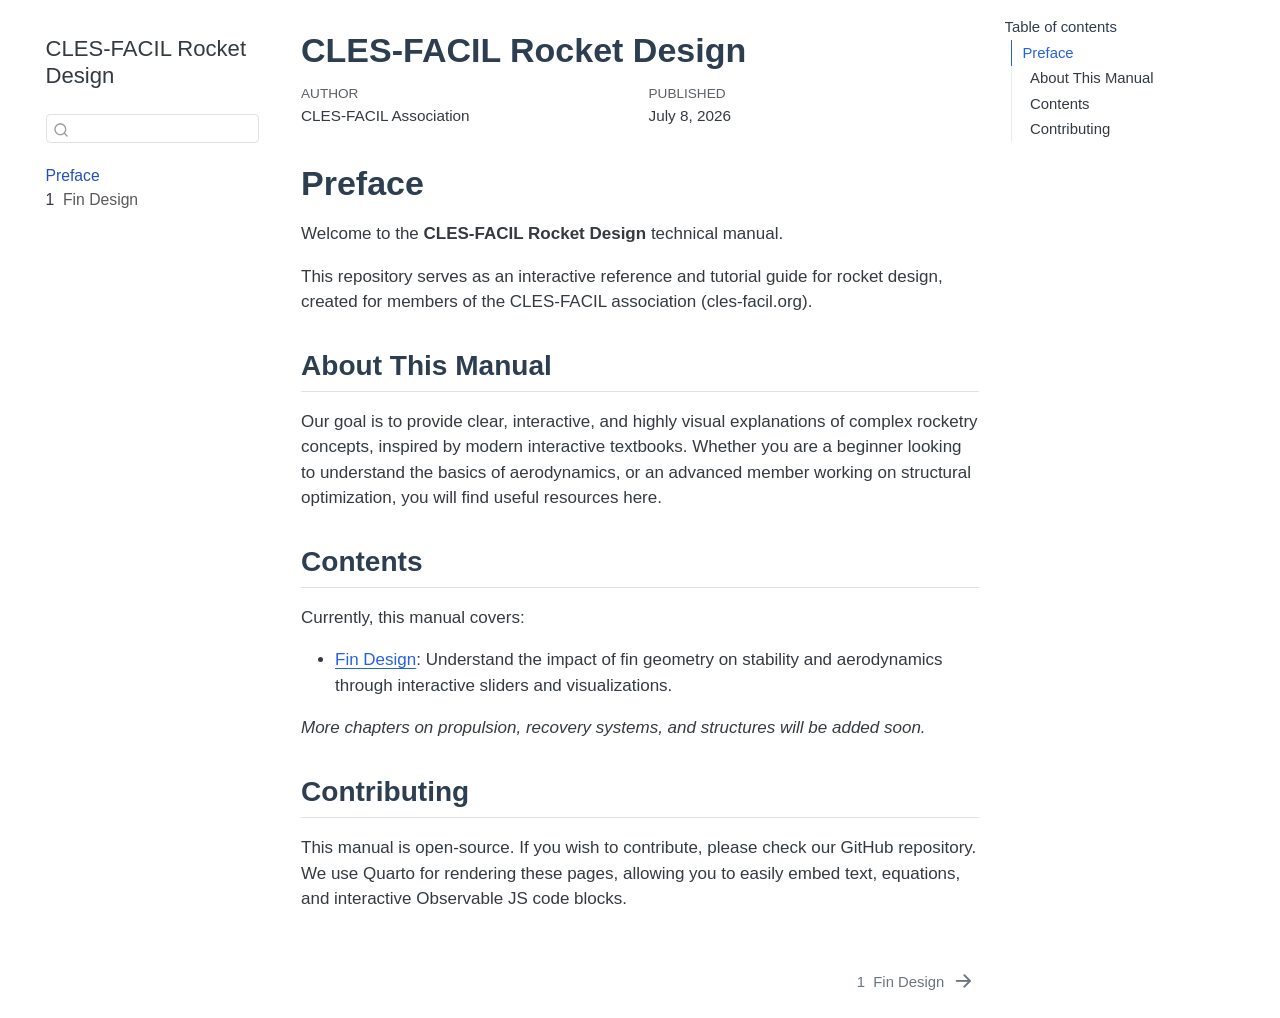
==== index.html @ fd9cb1f3 "Built site for gh-pages" ====
<!DOCTYPE html>
<html xmlns="http://www.w3.org/1999/xhtml" lang="en" xml:lang="en"><head>

<meta charset="utf-8">
<meta name="generator" content="quarto-1.9.38">

<meta name="viewport" content="width=device-width, initial-scale=1.0, user-scalable=yes">

<meta name="author" content="CLES-FACIL Association">
<meta name="dcterms.date" content="2026-07-08">

<title>CLES-FACIL Rocket Design</title>
<style>
/* Default styles provided by pandoc.
** See https://pandoc.org/MANUAL.html#variables-for-html for config info.
*/
code{white-space: pre-wrap;}
span.smallcaps{font-variant: small-caps;}
div.columns{display: flex; gap: min(4vw, 1.5em);}
div.column{flex: auto; overflow-x: auto;}
div.hanging-indent{margin-left: 1.5em; text-indent: -1.5em;}
ul.task-list{list-style: none;}
ul.task-list li input[type="checkbox"] {
  width: 0.8em;
  margin: 0 0.8em 0.2em -1em; /* quarto-specific, see https://github.com/quarto-dev/quarto-cli/issues/4556 */ 
  vertical-align: middle;
}
</style>


<script src="site_libs/quarto-nav/quarto-nav.js"></script>
<script src="site_libs/quarto-nav/headroom.min.js"></script>
<script src="site_libs/clipboard/clipboard.min.js"></script>
<script src="site_libs/quarto-search/autocomplete.umd.js"></script>
<script src="site_libs/quarto-search/fuse.min.js"></script>
<script src="site_libs/quarto-search/quarto-search.js"></script>
<meta name="quarto:offset" content="./">
<link href="./fin-design.html" rel="next">
<script src="site_libs/quarto-html/quarto.js" type="module"></script>
<script src="site_libs/quarto-html/tabsets/tabsets.js" type="module"></script>
<script src="site_libs/quarto-html/popper.min.js"></script>
<script src="site_libs/quarto-html/tippy.umd.min.js"></script>
<script src="site_libs/quarto-html/anchor.min.js"></script>
<link href="site_libs/quarto-html/tippy.css" rel="stylesheet">
<link href="site_libs/quarto-html/quarto-syntax-highlighting-15634bcf2e68342d4ad2dfa704d543f6.css" rel="stylesheet" id="quarto-text-highlighting-styles">
<script src="site_libs/bootstrap/bootstrap.min.js"></script>
<link href="site_libs/bootstrap/bootstrap-icons.css" rel="stylesheet">
<link href="site_libs/bootstrap/bootstrap-3f70bac5631458d474a321d4182f9338.min.css" rel="stylesheet" append-hash="true" id="quarto-bootstrap" data-mode="light">
<script id="quarto-search-options" type="application/json">{
  "location": "sidebar",
  "copy-button": false,
  "collapse-after": 3,
  "panel-placement": "start",
  "type": "textbox",
  "limit": 50,
  "keyboard-shortcut": [
    "f",
    "/",
    "s"
  ],
  "show-item-context": false,
  "language": {
    "search-no-results-text": "No results",
    "search-matching-documents-text": "matching documents",
    "search-copy-link-title": "Copy link to search",
    "search-hide-matches-text": "Hide additional matches",
    "search-more-match-text": "more match in this document",
    "search-more-matches-text": "more matches in this document",
    "search-clear-button-title": "Clear",
    "search-text-placeholder": "",
    "search-detached-cancel-button-title": "Cancel",
    "search-submit-button-title": "Submit",
    "search-label": "Search"
  }
}</script>


<link rel="stylesheet" href="styles.css">
</head>

<body class="nav-sidebar floating quarto-light">

<div id="quarto-search-results"></div>
  <header id="quarto-header" class="headroom fixed-top">
  <nav class="quarto-secondary-nav">
    <div class="container-fluid d-flex">
      <button type="button" class="quarto-btn-toggle btn" data-bs-toggle="collapse" role="button" data-bs-target=".quarto-sidebar-collapse-item" aria-controls="quarto-sidebar" aria-expanded="false" aria-label="Toggle sidebar navigation" onclick="if (window.quartoToggleHeadroom) { window.quartoToggleHeadroom(); }">
        <i class="bi bi-layout-text-sidebar-reverse"></i>
      </button>
        <nav class="quarto-page-breadcrumbs" aria-label="breadcrumb"><ol class="breadcrumb"><li class="breadcrumb-item"><a href="./index.html">Preface</a></li></ol></nav>
        <a class="flex-grow-1" role="navigation" data-bs-toggle="collapse" data-bs-target=".quarto-sidebar-collapse-item" aria-controls="quarto-sidebar" aria-expanded="false" aria-label="Toggle sidebar navigation" onclick="if (window.quartoToggleHeadroom) { window.quartoToggleHeadroom(); }">      
        </a>
      <button type="button" class="btn quarto-search-button" aria-label="Search" onclick="window.quartoOpenSearch();">
        <i class="bi bi-search"></i>
      </button>
    </div>
  </nav>
</header>
<!-- content -->
<div id="quarto-content" class="quarto-container page-columns page-rows-contents page-layout-article">
<!-- sidebar -->
  <nav id="quarto-sidebar" class="sidebar collapse collapse-horizontal quarto-sidebar-collapse-item sidebar-navigation floating overflow-auto">
    <div class="pt-lg-2 mt-2 text-left sidebar-header">
    <div class="sidebar-title mb-0 py-0">
      <a href="./">CLES-FACIL Rocket Design</a> 
    </div>
      </div>
        <div class="mt-2 flex-shrink-0 align-items-center">
        <div class="sidebar-search">
        <div id="quarto-search" class="" title="Search"></div>
        </div>
        </div>
    <div class="sidebar-menu-container"> 
    <ul class="list-unstyled mt-1">
        <li class="sidebar-item">
  <div class="sidebar-item-container"> 
  <a href="./index.html" class="sidebar-item-text sidebar-link active">
 <span class="menu-text">Preface</span></a>
  </div>
</li>
        <li class="sidebar-item">
  <div class="sidebar-item-container"> 
  <a href="./fin-design.html" class="sidebar-item-text sidebar-link">
 <span class="menu-text"><span class="chapter-number">1</span>&nbsp; <span class="chapter-title">Fin Design</span></span></a>
  </div>
</li>
    </ul>
    </div>
</nav>
<div id="quarto-sidebar-glass" class="quarto-sidebar-collapse-item" data-bs-toggle="collapse" data-bs-target=".quarto-sidebar-collapse-item"></div>
<!-- margin-sidebar -->
    <div id="quarto-margin-sidebar" class="sidebar margin-sidebar">
        <nav id="TOC" role="doc-toc" class="toc-active">
    <h2 id="toc-title">Table of contents</h2>
   
  <ul>
  <li><a href="#preface" id="toc-preface" class="nav-link active" data-scroll-target="#preface">Preface</a>
  <ul class="collapse">
  <li><a href="#about-this-manual" id="toc-about-this-manual" class="nav-link" data-scroll-target="#about-this-manual">About This Manual</a></li>
  <li><a href="#contents" id="toc-contents" class="nav-link" data-scroll-target="#contents">Contents</a></li>
  <li><a href="#contributing" id="toc-contributing" class="nav-link" data-scroll-target="#contributing">Contributing</a></li>
  </ul></li>
  </ul>
</nav>
    </div>
<!-- main -->
<main class="content" id="quarto-document-content">

<header id="title-block-header" class="quarto-title-block default">
<div class="quarto-title">
<h1 class="title">CLES-FACIL Rocket Design</h1>
</div>



<div class="quarto-title-meta">

    <div>
    <div class="quarto-title-meta-heading">Author</div>
    <div class="quarto-title-meta-contents">
             <p>CLES-FACIL Association </p>
          </div>
  </div>
    
    <div>
    <div class="quarto-title-meta-heading">Published</div>
    <div class="quarto-title-meta-contents">
      <p class="date">July 8, 2026</p>
    </div>
  </div>
  
    
  </div>
  


</header>


<section id="preface" class="level1 unnumbered">
<h1 class="unnumbered">Preface</h1>
<p>Welcome to the <strong>CLES-FACIL Rocket Design</strong> technical manual.</p>
<p>This repository serves as an interactive reference and tutorial guide for rocket design, created for members of the CLES-FACIL association (cles-facil.org).</p>
<section id="about-this-manual" class="level2">
<h2 class="anchored" data-anchor-id="about-this-manual">About This Manual</h2>
<p>Our goal is to provide clear, interactive, and highly visual explanations of complex rocketry concepts, inspired by modern interactive textbooks. Whether you are a beginner looking to understand the basics of aerodynamics, or an advanced member working on structural optimization, you will find useful resources here.</p>
</section>
<section id="contents" class="level2">
<h2 class="anchored" data-anchor-id="contents">Contents</h2>
<p>Currently, this manual covers:</p>
<ul>
<li><strong><a href="./fin-design.html">Fin Design</a></strong>: Understand the impact of fin geometry on stability and aerodynamics through interactive sliders and visualizations.</li>
</ul>
<p><em>More chapters on propulsion, recovery systems, and structures will be added soon.</em></p>
</section>
<section id="contributing" class="level2">
<h2 class="anchored" data-anchor-id="contributing">Contributing</h2>
<p>This manual is open-source. If you wish to contribute, please check our GitHub repository. We use Quarto for rendering these pages, allowing you to easily embed text, equations, and interactive Observable JS code blocks.</p>


</section>
</section>

</main> <!-- /main -->
<script id="quarto-html-after-body" type="application/javascript">
  window.document.addEventListener("DOMContentLoaded", function (event) {
    const icon = "";
    const anchorJS = new window.AnchorJS();
    anchorJS.options = {
      placement: 'right',
      icon: icon
    };
    anchorJS.add('.anchored');
    const isCodeAnnotation = (el) => {
      for (const clz of el.classList) {
        if (clz.startsWith('code-annotation-')) {                     
          return true;
        }
      }
      return false;
    }
    const onCopySuccess = function(e) {
      // button target
      const button = e.trigger;
      // don't keep focus
      button.blur();
      // flash "checked"
      button.classList.add('code-copy-button-checked');
      var currentTitle = button.getAttribute("title");
      button.setAttribute("title", "Copied!");
      let tooltip;
      if (window.bootstrap) {
        button.setAttribute("data-bs-toggle", "tooltip");
        button.setAttribute("data-bs-placement", "left");
        button.setAttribute("data-bs-title", "Copied!");
        tooltip = new bootstrap.Tooltip(button, 
          { trigger: "manual", 
            customClass: "code-copy-button-tooltip",
            offset: [0, -8]});
        tooltip.show();    
      }
      setTimeout(function() {
        if (tooltip) {
          tooltip.hide();
          button.removeAttribute("data-bs-title");
          button.removeAttribute("data-bs-toggle");
          button.removeAttribute("data-bs-placement");
        }
        button.setAttribute("title", currentTitle);
        button.classList.remove('code-copy-button-checked');
      }, 1000);
      // clear code selection
      e.clearSelection();
    }
    const getTextToCopy = function(trigger) {
      const outerScaffold = trigger.parentElement.cloneNode(true);
      const codeEl = outerScaffold.querySelector('code');
      for (const childEl of codeEl.children) {
        if (isCodeAnnotation(childEl)) {
          childEl.remove();
        }
      }
      return codeEl.innerText;
    }
    const clipboard = new window.ClipboardJS('.code-copy-button:not([data-in-quarto-modal])', {
      text: getTextToCopy
    });
    clipboard.on('success', onCopySuccess);
    if (window.document.getElementById('quarto-embedded-source-code-modal')) {
      const clipboardModal = new window.ClipboardJS('.code-copy-button[data-in-quarto-modal]', {
        text: getTextToCopy,
        container: window.document.getElementById('quarto-embedded-source-code-modal')
      });
      clipboardModal.on('success', onCopySuccess);
    }
      var localhostRegex = new RegExp(/^(?:http|https):\/\/localhost\:?[0-9]*\//);
      var mailtoRegex = new RegExp(/^mailto:/);
        var filterRegex = new RegExp('/' + window.location.host + '/');
      var isInternal = (href) => {
          return filterRegex.test(href) || localhostRegex.test(href) || mailtoRegex.test(href);
      }
      // Inspect non-navigation links and adorn them if external
     var links = window.document.querySelectorAll('a[href]:not(.nav-link):not(.navbar-brand):not(.toc-action):not(.sidebar-link):not(.sidebar-item-toggle):not(.pagination-link):not(.no-external):not([aria-hidden]):not(.dropdown-item):not(.quarto-navigation-tool):not(.about-link)');
      for (var i=0; i<links.length; i++) {
        const link = links[i];
        if (!isInternal(link.href)) {
          // undo the damage that might have been done by quarto-nav.js in the case of
          // links that we want to consider external
          if (link.dataset.originalHref !== undefined) {
            link.href = link.dataset.originalHref;
          }
        }
      }
    function tippyHover(el, contentFn, onTriggerFn, onUntriggerFn) {
      const config = {
        allowHTML: true,
        maxWidth: 500,
        delay: 100,
        arrow: false,
        appendTo: function(el) {
            return el.parentElement;
        },
        interactive: true,
        interactiveBorder: 10,
        theme: 'quarto',
        placement: 'bottom-start',
      };
      if (contentFn) {
        config.content = contentFn;
      }
      if (onTriggerFn) {
        config.onTrigger = onTriggerFn;
      }
      if (onUntriggerFn) {
        config.onUntrigger = onUntriggerFn;
      }
      window.tippy(el, config); 
    }
    const noterefs = window.document.querySelectorAll('a[role="doc-noteref"]');
    for (var i=0; i<noterefs.length; i++) {
      const ref = noterefs[i];
      tippyHover(ref, function() {
        // use id or data attribute instead here
        let href = ref.getAttribute('data-footnote-href') || ref.getAttribute('href');
        try { href = new URL(href).hash; } catch {}
        const id = href.replace(/^#\/?/, "");
        const note = window.document.getElementById(id);
        if (note) {
          return note.innerHTML;
        } else {
          return "";
        }
      });
    }
    const xrefs = window.document.querySelectorAll('a.quarto-xref');
    const processXRef = (id, note) => {
      // Strip column container classes
      const stripColumnClz = (el) => {
        el.classList.remove("page-full", "page-columns");
        if (el.children) {
          for (const child of el.children) {
            stripColumnClz(child);
          }
        }
      }
      stripColumnClz(note)
      if (id === null || id.startsWith('sec-')) {
        // Special case sections, only their first couple elements
        const container = document.createElement("div");
        if (note.children && note.children.length > 2) {
          container.appendChild(note.children[0].cloneNode(true));
          for (let i = 1; i < note.children.length; i++) {
            const child = note.children[i];
            if (child.tagName === "P" && child.innerText === "") {
              continue;
            } else {
              container.appendChild(child.cloneNode(true));
              break;
            }
          }
          if (window.Quarto?.typesetMath) {
            window.Quarto.typesetMath(container);
          }
          return container.innerHTML
        } else {
          if (window.Quarto?.typesetMath) {
            window.Quarto.typesetMath(note);
          }
          return note.innerHTML;
        }
      } else {
        // Remove any anchor links if they are present
        const anchorLink = note.querySelector('a.anchorjs-link');
        if (anchorLink) {
          anchorLink.remove();
        }
        if (window.Quarto?.typesetMath) {
          window.Quarto.typesetMath(note);
        }
        if (note.classList.contains("callout")) {
          return note.outerHTML;
        } else {
          return note.innerHTML;
        }
      }
    }
    for (var i=0; i<xrefs.length; i++) {
      const xref = xrefs[i];
      tippyHover(xref, undefined, function(instance) {
        instance.disable();
        let url = xref.getAttribute('href');
        let hash = undefined; 
        if (url.startsWith('#')) {
          hash = url;
        } else {
          try { hash = new URL(url).hash; } catch {}
        }
        if (hash) {
          const id = hash.replace(/^#\/?/, "");
          const note = window.document.getElementById(id);
          if (note !== null) {
            try {
              const html = processXRef(id, note.cloneNode(true));
              instance.setContent(html);
            } finally {
              instance.enable();
              instance.show();
            }
          } else {
            // See if we can fetch this
            fetch(url.split('#')[0])
            .then(res => res.text())
            .then(html => {
              const parser = new DOMParser();
              const htmlDoc = parser.parseFromString(html, "text/html");
              const note = htmlDoc.getElementById(id);
              if (note !== null) {
                const html = processXRef(id, note);
                instance.setContent(html);
              } 
            }).finally(() => {
              instance.enable();
              instance.show();
            });
          }
        } else {
          // See if we can fetch a full url (with no hash to target)
          // This is a special case and we should probably do some content thinning / targeting
          fetch(url)
          .then(res => res.text())
          .then(html => {
            const parser = new DOMParser();
            const htmlDoc = parser.parseFromString(html, "text/html");
            const note = htmlDoc.querySelector('main.content');
            if (note !== null) {
              // This should only happen for chapter cross references
              // (since there is no id in the URL)
              // remove the first header
              if (note.children.length > 0 && note.children[0].tagName === "HEADER") {
                note.children[0].remove();
              }
              const html = processXRef(null, note);
              instance.setContent(html);
            } 
          }).finally(() => {
            instance.enable();
            instance.show();
          });
        }
      }, function(instance) {
      });
    }
        let selectedAnnoteEl;
        const selectorForAnnotation = ( cell, annotation) => {
          let cellAttr = 'data-code-cell="' + cell + '"';
          let lineAttr = 'data-code-annotation="' +  annotation + '"';
          const selector = 'span[' + cellAttr + '][' + lineAttr + ']';
          return selector;
        }
        const selectCodeLines = (annoteEl) => {
          const doc = window.document;
          const targetCell = annoteEl.getAttribute("data-target-cell");
          const targetAnnotation = annoteEl.getAttribute("data-target-annotation");
          const annoteSpan = window.document.querySelector(selectorForAnnotation(targetCell, targetAnnotation));
          const lines = annoteSpan.getAttribute("data-code-lines").split(",");
          const lineIds = lines.map((line) => {
            return targetCell + "-" + line;
          })
          let top = null;
          let height = null;
          let parent = null;
          if (lineIds.length > 0) {
              //compute the position of the single el (top and bottom and make a div)
              const el = window.document.getElementById(lineIds[0]);
              top = el.offsetTop;
              height = el.offsetHeight;
              parent = el.parentElement.parentElement;
            if (lineIds.length > 1) {
              const lastEl = window.document.getElementById(lineIds[lineIds.length - 1]);
              const bottom = lastEl.offsetTop + lastEl.offsetHeight;
              height = bottom - top;
            }
            if (top !== null && height !== null && parent !== null) {
              // cook up a div (if necessary) and position it 
              let div = window.document.getElementById("code-annotation-line-highlight");
              if (div === null) {
                div = window.document.createElement("div");
                div.setAttribute("id", "code-annotation-line-highlight");
                div.style.position = 'absolute';
                parent.appendChild(div);
              }
              div.style.top = top - 2 + "px";
              div.style.height = height + 4 + "px";
              div.style.left = 0;
              let gutterDiv = window.document.getElementById("code-annotation-line-highlight-gutter");
              if (gutterDiv === null) {
                gutterDiv = window.document.createElement("div");
                gutterDiv.setAttribute("id", "code-annotation-line-highlight-gutter");
                gutterDiv.style.position = 'absolute';
                const codeCell = window.document.getElementById(targetCell);
                const gutter = codeCell.querySelector('.code-annotation-gutter');
                gutter.appendChild(gutterDiv);
              }
              gutterDiv.style.top = top - 2 + "px";
              gutterDiv.style.height = height + 4 + "px";
            }
            selectedAnnoteEl = annoteEl;
          }
        };
        const unselectCodeLines = () => {
          const elementsIds = ["code-annotation-line-highlight", "code-annotation-line-highlight-gutter"];
          elementsIds.forEach((elId) => {
            const div = window.document.getElementById(elId);
            if (div) {
              div.remove();
            }
          });
          selectedAnnoteEl = undefined;
        };
          // Handle positioning of the toggle
      window.addEventListener(
        "resize",
        throttle(() => {
          elRect = undefined;
          if (selectedAnnoteEl) {
            selectCodeLines(selectedAnnoteEl);
          }
        }, 10)
      );
      function throttle(fn, ms) {
      let throttle = false;
      let timer;
        return (...args) => {
          if(!throttle) { // first call gets through
              fn.apply(this, args);
              throttle = true;
          } else { // all the others get throttled
              if(timer) clearTimeout(timer); // cancel #2
              timer = setTimeout(() => {
                fn.apply(this, args);
                timer = throttle = false;
              }, ms);
          }
        };
      }
        // Attach click handler to the DT
        const annoteDls = window.document.querySelectorAll('dt[data-target-cell]');
        for (const annoteDlNode of annoteDls) {
          annoteDlNode.addEventListener('click', (event) => {
            const clickedEl = event.target;
            if (clickedEl !== selectedAnnoteEl) {
              unselectCodeLines();
              const activeEl = window.document.querySelector('dt[data-target-cell].code-annotation-active');
              if (activeEl) {
                activeEl.classList.remove('code-annotation-active');
              }
              selectCodeLines(clickedEl);
              clickedEl.classList.add('code-annotation-active');
            } else {
              // Unselect the line
              unselectCodeLines();
              clickedEl.classList.remove('code-annotation-active');
            }
          });
        }
    const findCites = (el) => {
      const parentEl = el.parentElement;
      if (parentEl) {
        const cites = parentEl.dataset.cites;
        if (cites) {
          return {
            el,
            cites: cites.split(' ')
          };
        } else {
          return findCites(el.parentElement)
        }
      } else {
        return undefined;
      }
    };
    var bibliorefs = window.document.querySelectorAll('a[role="doc-biblioref"]');
    for (var i=0; i<bibliorefs.length; i++) {
      const ref = bibliorefs[i];
      const citeInfo = findCites(ref);
      if (citeInfo) {
        tippyHover(citeInfo.el, function() {
          var popup = window.document.createElement('div');
          citeInfo.cites.forEach(function(cite) {
            var citeDiv = window.document.createElement('div');
            citeDiv.classList.add('hanging-indent');
            citeDiv.classList.add('csl-entry');
            var biblioDiv = window.document.getElementById('ref-' + cite);
            if (biblioDiv) {
              citeDiv.innerHTML = biblioDiv.innerHTML;
            }
            popup.appendChild(citeDiv);
          });
          return popup.innerHTML;
        });
      }
    }
  });
  </script>
<nav class="page-navigation">
  <div class="nav-page nav-page-previous">
  </div>
  <div class="nav-page nav-page-next">
      <a href="./fin-design.html" class="pagination-link" aria-label="Fin Design">
        <span class="nav-page-text"><span class="chapter-number">1</span>&nbsp; <span class="chapter-title">Fin Design</span></span> <i class="bi bi-arrow-right-short"></i>
      </a>
  </div>
</nav>
</div> <!-- /content -->




</body></html>
---- site_libs/quarto-html/tippy.css ----
.tippy-box[data-animation=fade][data-state=hidden]{opacity:0}[data-tippy-root]{max-width:calc(100vw - 10px)}.tippy-box{position:relative;background-color:#333;color:#fff;border-radius:4px;font-size:14px;line-height:1.4;white-space:normal;outline:0;transition-property:transform,visibility,opacity}.tippy-box[data-placement^=top]>.tippy-arrow{bottom:0}.tippy-box[data-placement^=top]>.tippy-arrow:before{bottom:-7px;left:0;border-width:8px 8px 0;border-top-color:initial;transform-origin:center top}.tippy-box[data-placement^=bottom]>.tippy-arrow{top:0}.tippy-box[data-placement^=bottom]>.tippy-arrow:before{top:-7px;left:0;border-width:0 8px 8px;border-bottom-color:initial;transform-origin:center bottom}.tippy-box[data-placement^=left]>.tippy-arrow{right:0}.tippy-box[data-placement^=left]>.tippy-arrow:before{border-width:8px 0 8px 8px;border-left-color:initial;right:-7px;transform-origin:center left}.tippy-box[data-placement^=right]>.tippy-arrow{left:0}.tippy-box[data-placement^=right]>.tippy-arrow:before{left:-7px;border-width:8px 8px 8px 0;border-right-color:initial;transform-origin:center right}.tippy-box[data-inertia][data-state=visible]{transition-timing-function:cubic-bezier(.54,1.5,.38,1.11)}.tippy-arrow{width:16px;height:16px;color:#333}.tippy-arrow:before{content:"";position:absolute;border-color:transparent;border-style:solid}.tippy-content{position:relative;padding:5px 9px;z-index:1}
---- site_libs/quarto-html/quarto-syntax-highlighting-15634bcf2e68342d4ad2dfa704d543f6.css ----
/* quarto syntax highlight colors */
:root {
  --quarto-hl-ot-color: #003B4F;
  --quarto-hl-at-color: #657422;
  --quarto-hl-ss-color: #20794D;
  --quarto-hl-an-color: #5E5E5E;
  --quarto-hl-fu-color: #4758AB;
  --quarto-hl-st-color: #20794D;
  --quarto-hl-cf-color: #003B4F;
  --quarto-hl-op-color: #5E5E5E;
  --quarto-hl-er-color: #AD0000;
  --quarto-hl-bn-color: #AD0000;
  --quarto-hl-al-color: #AD0000;
  --quarto-hl-va-color: #111111;
  --quarto-hl-bu-color: inherit;
  --quarto-hl-ex-color: inherit;
  --quarto-hl-pp-color: #AD0000;
  --quarto-hl-in-color: #5E5E5E;
  --quarto-hl-vs-color: #20794D;
  --quarto-hl-wa-color: #5E5E5E;
  --quarto-hl-do-color: #5E5E5E;
  --quarto-hl-im-color: #00769E;
  --quarto-hl-ch-color: #20794D;
  --quarto-hl-dt-color: #AD0000;
  --quarto-hl-fl-color: #AD0000;
  --quarto-hl-co-color: #5E5E5E;
  --quarto-hl-cv-color: #5E5E5E;
  --quarto-hl-cn-color: #8f5902;
  --quarto-hl-sc-color: #5E5E5E;
  --quarto-hl-dv-color: #AD0000;
  --quarto-hl-kw-color: #003B4F;
}

/* other quarto variables */
:root {
  --quarto-font-monospace: SFMono-Regular, Menlo, Monaco, Consolas, "Liberation Mono", "Courier New", monospace;
}

/* syntax highlight based on Pandoc's rules */
pre > code.sourceCode > span {
  color: #003B4F;
}

code.sourceCode > span {
  color: #003B4F;
}

div.sourceCode,
div.sourceCode pre.sourceCode {
  color: #003B4F;
}

/* Normal */
code span {
  color: #003B4F;
}

/* Alert */
code span.al {
  color: #AD0000;
  font-style: inherit;
}

/* Annotation */
code span.an {
  color: #5E5E5E;
  font-style: inherit;
}

/* Attribute */
code span.at {
  color: #657422;
  font-style: inherit;
}

/* BaseN */
code span.bn {
  color: #AD0000;
  font-style: inherit;
}

/* BuiltIn */
code span.bu {
  font-style: inherit;
}

/* ControlFlow */
code span.cf {
  color: #003B4F;
  font-weight: bold;
  font-style: inherit;
}

/* Char */
code span.ch {
  color: #20794D;
  font-style: inherit;
}

/* Constant */
code span.cn {
  color: #8f5902;
  font-style: inherit;
}

/* Comment */
code span.co {
  color: #5E5E5E;
  font-style: inherit;
}

/* CommentVar */
code span.cv {
  color: #5E5E5E;
  font-style: italic;
}

/* Documentation */
code span.do {
  color: #5E5E5E;
  font-style: italic;
}

/* DataType */
code span.dt {
  color: #AD0000;
  font-style: inherit;
}

/* DecVal */
code span.dv {
  color: #AD0000;
  font-style: inherit;
}

/* Error */
code span.er {
  color: #AD0000;
  font-style: inherit;
}

/* Extension */
code span.ex {
  font-style: inherit;
}

/* Float */
code span.fl {
  color: #AD0000;
  font-style: inherit;
}

/* Function */
code span.fu {
  color: #4758AB;
  font-style: inherit;
}

/* Import */
code span.im {
  color: #00769E;
  font-style: inherit;
}

/* Information */
code span.in {
  color: #5E5E5E;
  font-style: inherit;
}

/* Keyword */
code span.kw {
  color: #003B4F;
  font-weight: bold;
  font-style: inherit;
}

/* Operator */
code span.op {
  color: #5E5E5E;
  font-style: inherit;
}

/* Other */
code span.ot {
  color: #003B4F;
  font-style: inherit;
}

/* Preprocessor */
code span.pp {
  color: #AD0000;
  font-style: inherit;
}

/* SpecialChar */
code span.sc {
  color: #5E5E5E;
  font-style: inherit;
}

/* SpecialString */
code span.ss {
  color: #20794D;
  font-style: inherit;
}

/* String */
code span.st {
  color: #20794D;
  font-style: inherit;
}

/* Variable */
code span.va {
  color: #111111;
  font-style: inherit;
}

/* VerbatimString */
code span.vs {
  color: #20794D;
  font-style: inherit;
}

/* Warning */
code span.wa {
  color: #5E5E5E;
  font-style: italic;
}

.prevent-inlining {
  content: "</";
}

/*# sourceMappingURL=f23921c56f73e400b49028c9186a1aa0.css.map */
---- styles.css ----
/* Custom styles for the CLES-FACIL Rocket Design manual */

body {
  font-family: -apple-system, BlinkMacSystemFont, "Segoe UI", Roboto, "Helvetica Neue", Arial, sans-serif;
}

h1, h2, h3 {
  color: #2c3e50;
}

/* Make OJS inputs look a bit nicer */
.oi-range {
  max-width: 400px;
  margin-bottom: 1rem;
}
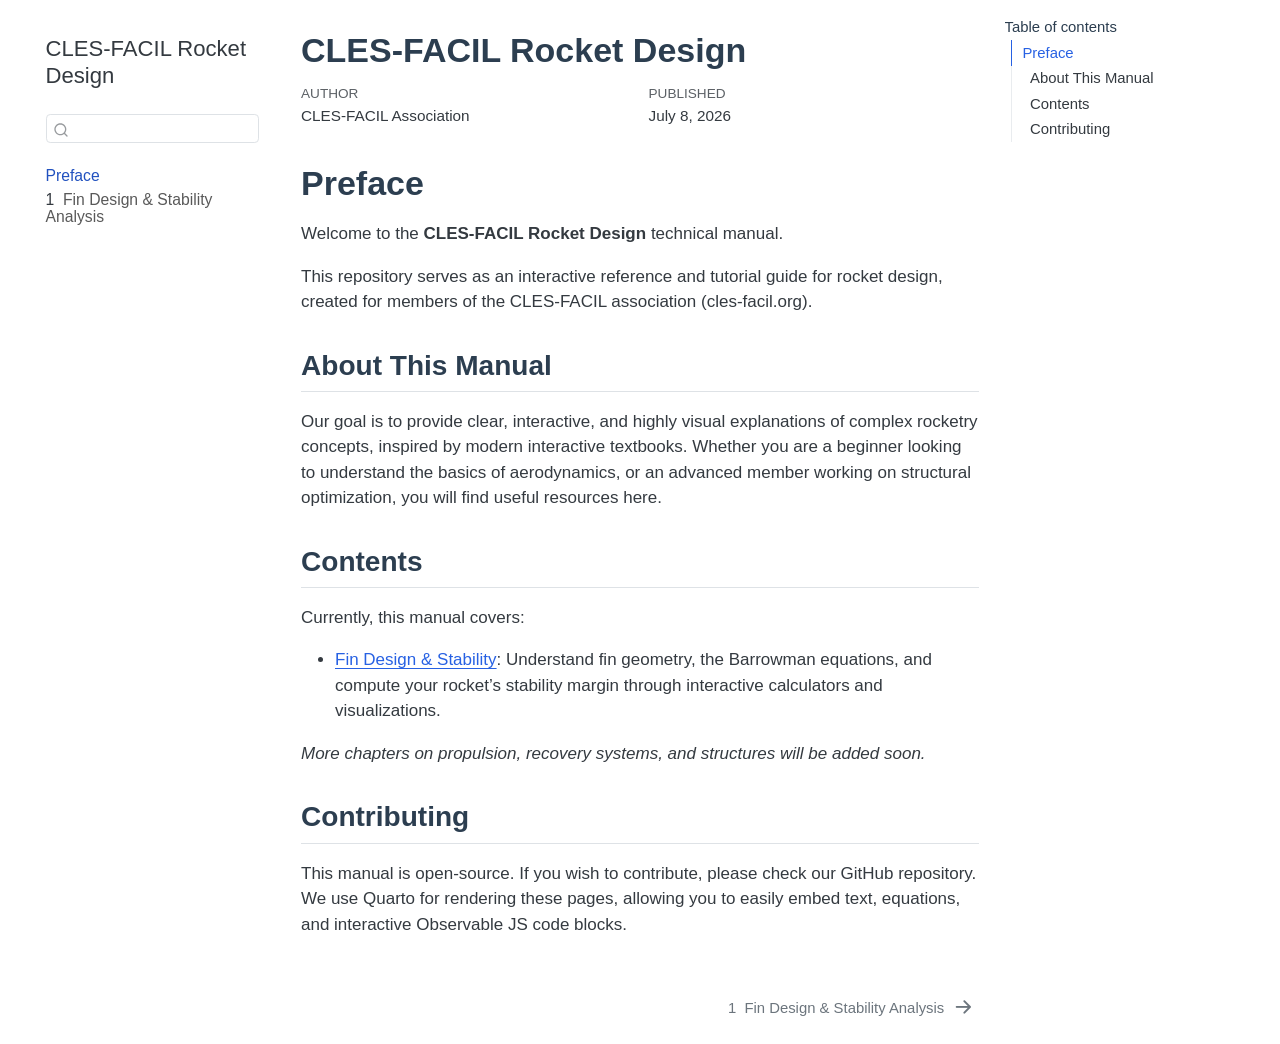
==== commit 381f3ba9: "Built site for gh-pages" ====
--- a/index.html
+++ b/index.html
@@ -121,7 +121,7 @@
         <li class="sidebar-item">
   <div class="sidebar-item-container"> 
   <a href="./fin-design.html" class="sidebar-item-text sidebar-link">
- <span class="menu-text"><span class="chapter-number">1</span>&nbsp; <span class="chapter-title">Fin Design</span></span></a>
+ <span class="menu-text"><span class="chapter-number">1</span>&nbsp; <span class="chapter-title">Fin Design &amp; Stability Analysis</span></span></a>
   </div>
 </li>
     </ul>
@@ -189,7 +189,7 @@
 <h2 class="anchored" data-anchor-id="contents">Contents</h2>
 <p>Currently, this manual covers:</p>
 <ul>
-<li><strong><a href="./fin-design.html">Fin Design</a></strong>: Understand the impact of fin geometry on stability and aerodynamics through interactive sliders and visualizations.</li>
+<li><strong><a href="./fin-design.html">Fin Design &amp; Stability</a></strong>: Understand fin geometry, the Barrowman equations, and compute your rocket’s stability margin through interactive calculators and visualizations.</li>
 </ul>
 <p><em>More chapters on propulsion, recovery systems, and structures will be added soon.</em></p>
 </section>
@@ -606,8 +606,8 @@
   <div class="nav-page nav-page-previous">
   </div>
   <div class="nav-page nav-page-next">
-      <a href="./fin-design.html" class="pagination-link" aria-label="Fin Design">
-        <span class="nav-page-text"><span class="chapter-number">1</span>&nbsp; <span class="chapter-title">Fin Design</span></span> <i class="bi bi-arrow-right-short"></i>
+      <a href="./fin-design.html" class="pagination-link" aria-label="Fin Design &amp; Stability Analysis">
+        <span class="nav-page-text"><span class="chapter-number">1</span>&nbsp; <span class="chapter-title">Fin Design &amp; Stability Analysis</span></span> <i class="bi bi-arrow-right-short"></i>
       </a>
   </div>
 </nav>
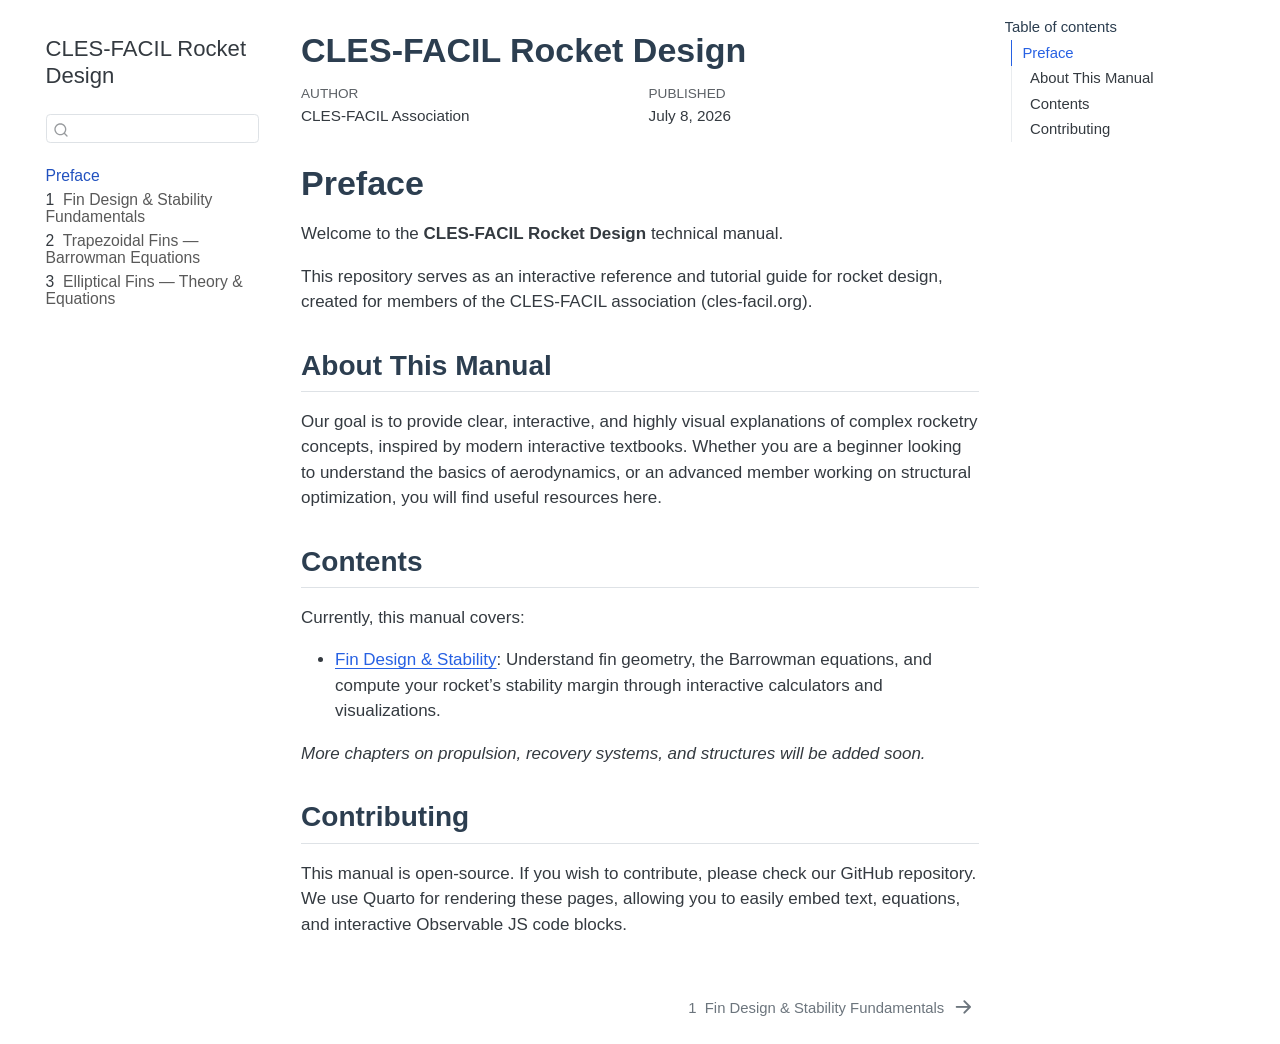
==== commit d82441c6: "Built site for gh-pages" ====
--- a/index.html
+++ b/index.html
@@ -121,7 +121,19 @@
         <li class="sidebar-item">
   <div class="sidebar-item-container"> 
   <a href="./fin-design.html" class="sidebar-item-text sidebar-link">
- <span class="menu-text"><span class="chapter-number">1</span>&nbsp; <span class="chapter-title">Fin Design &amp; Stability Analysis</span></span></a>
+ <span class="menu-text"><span class="chapter-number">1</span>&nbsp; <span class="chapter-title">Fin Design &amp; Stability Fundamentals</span></span></a>
+  </div>
+</li>
+        <li class="sidebar-item">
+  <div class="sidebar-item-container"> 
+  <a href="./trapezoidal-fins.html" class="sidebar-item-text sidebar-link">
+ <span class="menu-text"><span class="chapter-number">2</span>&nbsp; <span class="chapter-title">Trapezoidal Fins — Barrowman Equations</span></span></a>
+  </div>
+</li>
+        <li class="sidebar-item">
+  <div class="sidebar-item-container"> 
+  <a href="./elliptical-fins.html" class="sidebar-item-text sidebar-link">
+ <span class="menu-text"><span class="chapter-number">3</span>&nbsp; <span class="chapter-title">Elliptical Fins — Theory &amp; Equations</span></span></a>
   </div>
 </li>
     </ul>
@@ -606,8 +618,8 @@
   <div class="nav-page nav-page-previous">
   </div>
   <div class="nav-page nav-page-next">
-      <a href="./fin-design.html" class="pagination-link" aria-label="Fin Design &amp; Stability Analysis">
-        <span class="nav-page-text"><span class="chapter-number">1</span>&nbsp; <span class="chapter-title">Fin Design &amp; Stability Analysis</span></span> <i class="bi bi-arrow-right-short"></i>
+      <a href="./fin-design.html" class="pagination-link" aria-label="Fin Design &amp; Stability Fundamentals">
+        <span class="nav-page-text"><span class="chapter-number">1</span>&nbsp; <span class="chapter-title">Fin Design &amp; Stability Fundamentals</span></span> <i class="bi bi-arrow-right-short"></i>
       </a>
   </div>
 </nav>
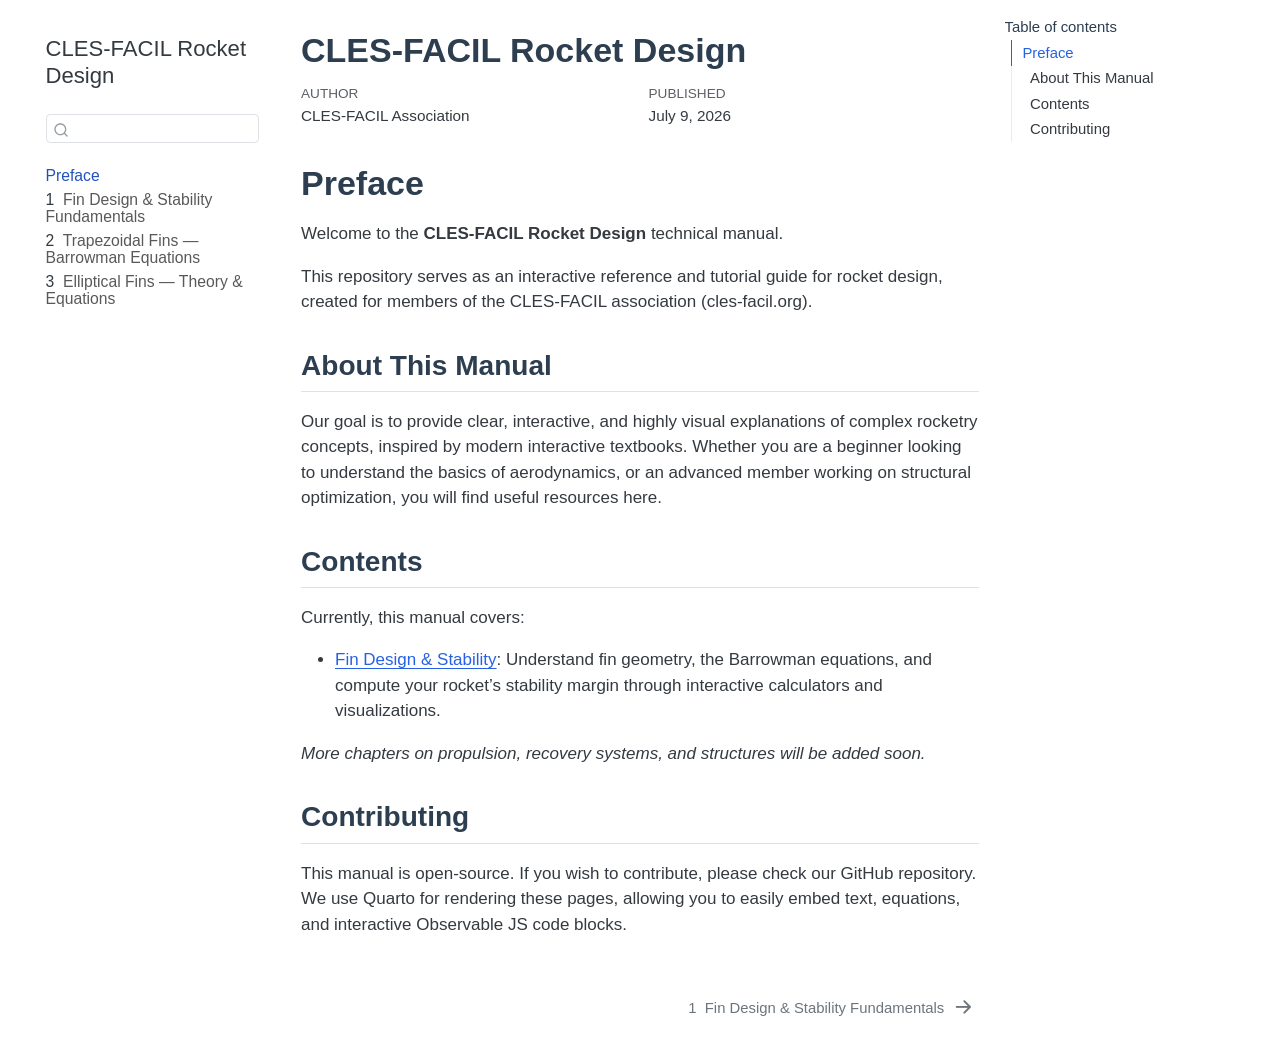
==== commit 152d2436: "Built site for gh-pages" ====
--- a/index.html
+++ b/index.html
@@ -7,7 +7,7 @@
 <meta name="viewport" content="width=device-width, initial-scale=1.0, user-scalable=yes">
 
 <meta name="author" content="CLES-FACIL Association">
-<meta name="dcterms.date" content="2026-07-08">
+<meta name="dcterms.date" content="2026-07-09">
 
 <title>CLES-FACIL Rocket Design</title>
 <style>
@@ -177,7 +177,7 @@
     <div>
     <div class="quarto-title-meta-heading">Published</div>
     <div class="quarto-title-meta-contents">
-      <p class="date">July 8, 2026</p>
+      <p class="date">July 9, 2026</p>
     </div>
   </div>
   
